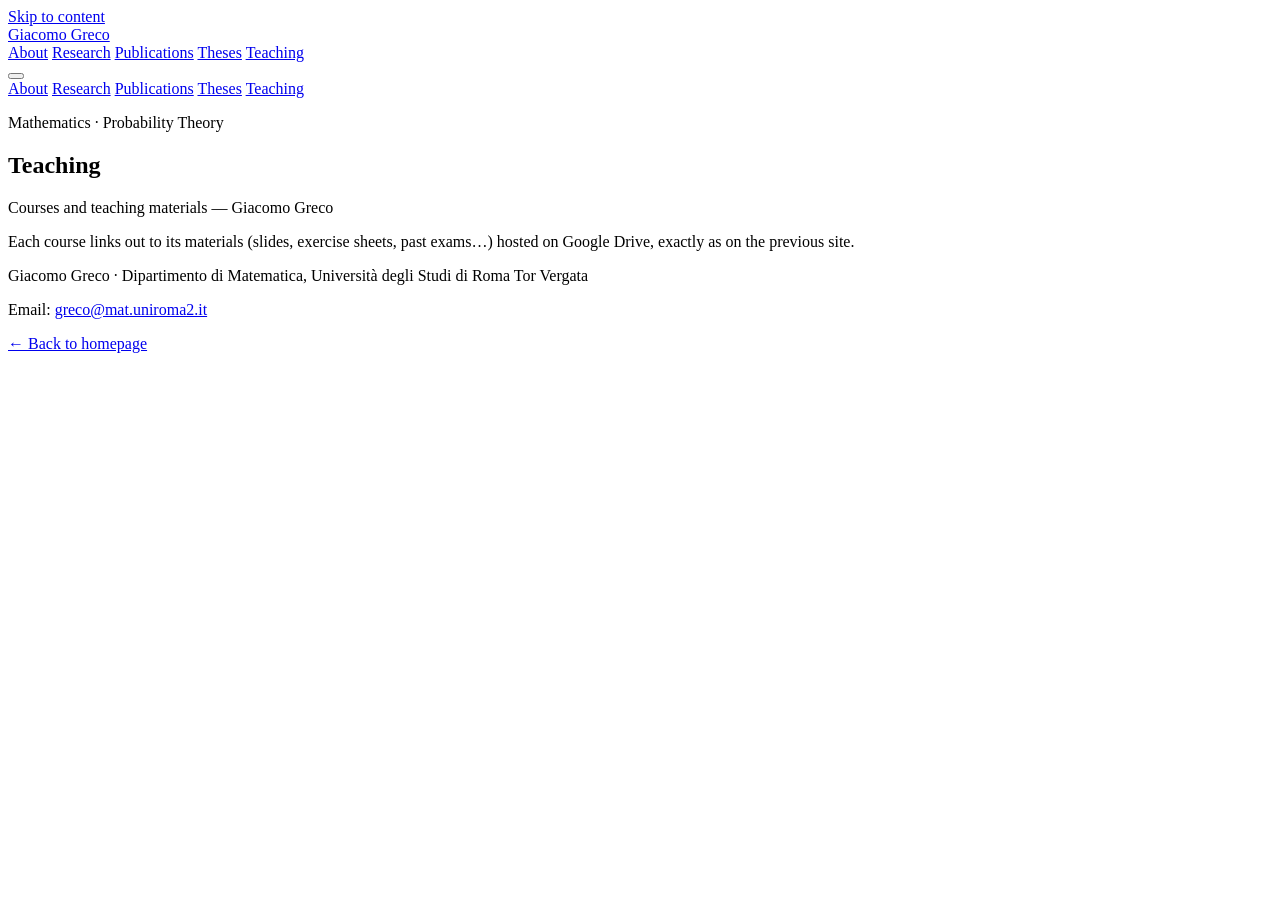
==== teaching.html @ c150854f "added index and teaching" ====
<!DOCTYPE html>
<html lang="en">
<head>
<meta charset="UTF-8">
<meta name="viewport" content="width=device-width, initial-scale=1.0">
<title>Teaching — Giacomo Greco</title>
<meta name="description" content="Teaching activities and course materials — Giacomo Greco.">

<link rel="preconnect" href="https://fonts.googleapis.com">
<link rel="preconnect" href="https://fonts.gstatic.com" crossorigin>
<link href="https://fonts.googleapis.com/css2?family=Source+Serif+4:opsz,wght@8..60,400;8..60,500;8..60,600;8..60,700&family=IBM+Plex+Sans:wght@400;500;600&family=IBM+Plex+Mono:wght@400;500&display=swap" rel="stylesheet">

<link rel="stylesheet" href="css/style.css">
</head>
<body>

<a class="skip-link" href="#main">Skip to content</a>

<header class="topbar">
  <div class="topbar__inner">
    <a class="topbar__name" href="index.html">Giacomo Greco</a>
    <nav class="topbar__nav" aria-label="Primary">
      <a href="index.html#about">About</a>
      <a href="index.html#interests">Research</a>
      <a href="index.html#publications">Publications</a>
      <a href="index.html#theses">Theses</a>
      <a href="teaching.html" aria-current="page">Teaching</a>
    </nav>
    <button class="topbar__toggle" id="navToggle" aria-expanded="false" aria-controls="topbar__nav-mobile" aria-label="Open menu">
      <span></span><span></span><span></span>
    </button>
  </div>
  <nav class="topbar__nav-mobile" id="topbar__nav-mobile" aria-label="Primary mobile">
    <a href="index.html#about">About</a>
    <a href="index.html#interests">Research</a>
    <a href="index.html#publications">Publications</a>
    <a href="index.html#theses">Theses</a>
    <a href="teaching.html">Teaching</a>
  </nav>
</header>

<main id="main">

  <section class="hero hero--simple">
    <div class="hero__text">
      <p class="hero__eyebrow">Mathematics · Probability Theory</p>
      <h1>Teaching</h1>
      <p class="hero__role">Courses and teaching materials — Giacomo Greco</p>
    </div>
  </section>

  <section class="section" id="courses" style="border-top:none;">
    <p class="section__hint">Each course links out to its materials (slides, exercise sheets, past exams…) hosted on Google Drive, exactly as on the previous site.</p>
    <ol class="pub-list" id="teachingList"><!-- populated by js/teaching.js --></ol>
  </section>

</main>

<footer class="footer">
  <p>Giacomo Greco · Dipartimento di Matematica, Università degli Studi di Roma Tor Vergata</p>
  <p>Email: <a href="mailto:greco@mat.uniroma2.it">greco@mat.uniroma2.it</a></p>
  <p><a href="index.html">&larr; Back to homepage</a></p>
</footer>

<script src="js/teaching.js"></script>
</body>
</html>
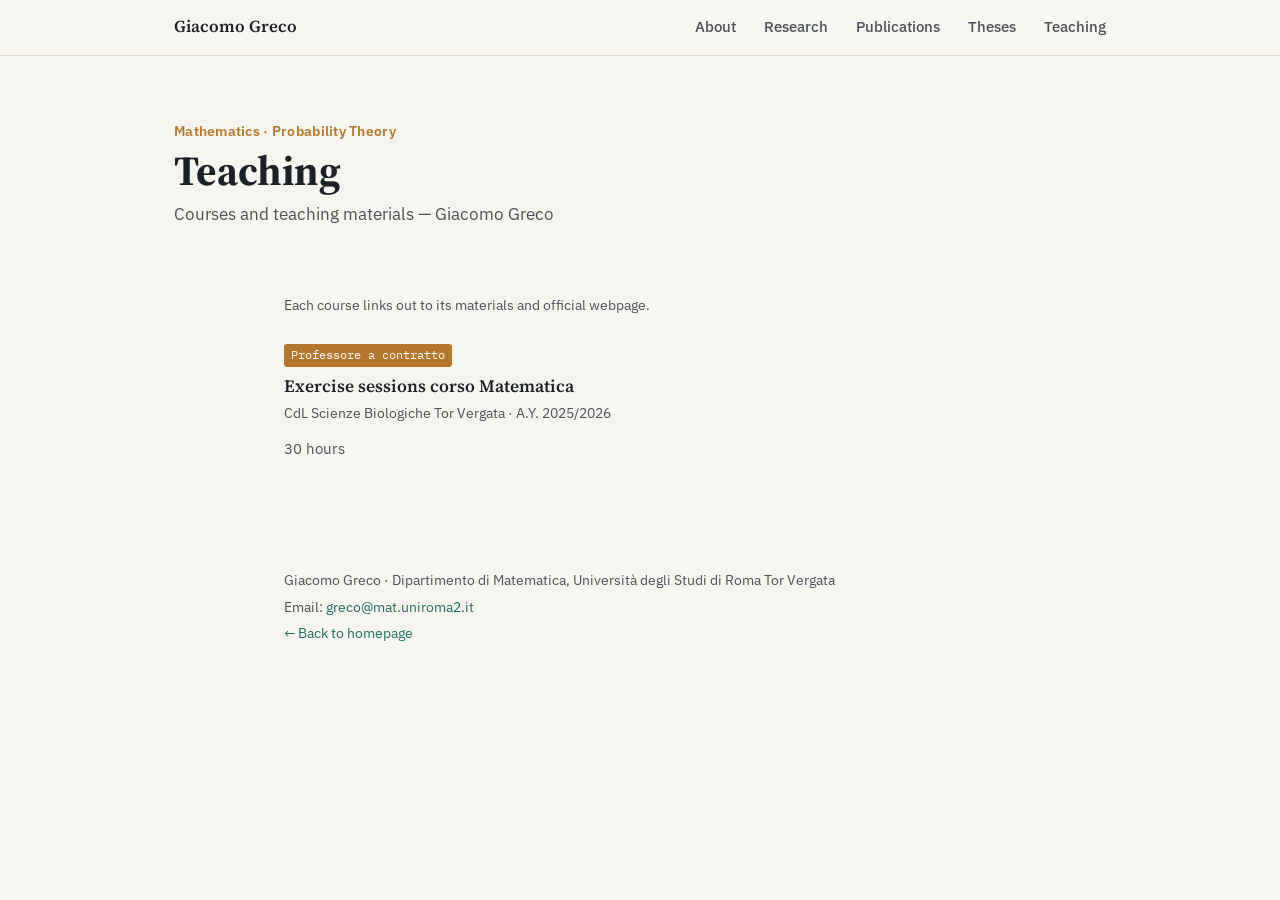
==== commit 625a0e5d: "change spazi quotation" ====
--- a/teaching.html
+++ b/teaching.html
@@ -50,7 +50,7 @@
   </section>
 
   <section class="section" id="courses" style="border-top:none;">
-    <p class="section__hint">Each course links out to its materials (slides, exercise sheets, past exams…) hosted on Google Drive, exactly as on the previous site.</p>
+    <p class="section__hint">Each course links out to its materials and official webpage.</p>
     <ol class="pub-list" id="teachingList"><!-- populated by js/teaching.js --></ol>
   </section>
 
--- a/css/style.css
+++ b/css/style.css
@@ -0,0 +1,281 @@
+/* ==========================================================================
+   Tokens
+   ========================================================================== */
+:root{
+  --paper:      #F7F5EF;
+  --paper-dim:  #EFEBE0;
+  --ink:        #1C2127;
+  --ink-soft:   #4B5158;
+  --rule:       #DCD5C2;
+  --accent:     #1F6F63;      /* deep teal — primary actions, links */
+  --accent-ink: #ffffff;
+  --tag-preprint: #B5772E;    /* warm ochre — used only for status tags */
+  --tag-published: #1F6F63;
+
+  --serif: "Source Serif 4", Georgia, "Times New Roman", serif;
+  --sans:  "IBM Plex Sans", -apple-system, Segoe UI, Roboto, sans-serif;
+  --mono:  "IBM Plex Mono", "SFMono-Regular", Consolas, monospace;
+
+  --max-w: 760px;
+}
+
+*{ box-sizing: border-box; }
+html{ scroll-behavior: smooth; }
+
+body{
+  margin: 0;
+  background: var(--paper);
+  color: var(--ink);
+  font-family: var(--sans);
+  font-size: 17px;
+  line-height: 1.6;
+  -webkit-font-smoothing: antialiased;
+}
+
+a{ color: var(--accent); text-decoration: none; }
+a:hover{ text-decoration: underline; }
+a:focus-visible, button:focus-visible{
+  outline: 2px solid var(--accent);
+  outline-offset: 2px;
+}
+
+.skip-link{
+  position: absolute; left: -999px; top: 0;
+  background: var(--ink); color: #fff; padding: 8px 14px; z-index: 200;
+}
+.skip-link:focus{ left: 8px; top: 8px; }
+
+@media (prefers-reduced-motion: reduce){
+  html{ scroll-behavior: auto; }
+  *{ animation-duration: 0.001ms !important; transition-duration: 0.001ms !important; }
+}
+
+/* ==========================================================================
+   Top bar
+   ========================================================================== */
+.topbar{
+  position: sticky; top: 0; z-index: 100;
+  background: rgba(247,245,239,0.92);
+  backdrop-filter: saturate(140%) blur(6px);
+  border-bottom: 1px solid var(--rule);
+}
+.topbar__inner{
+  max-width: 980px; margin: 0 auto;
+  display: flex; align-items: center; justify-content: space-between;
+  padding: 14px 24px;
+}
+.topbar__name{
+  font-family: var(--serif); font-weight: 600; font-size: 1.05rem;
+  color: var(--ink);
+}
+.topbar__name:hover{ text-decoration: none; color: var(--accent); }
+.topbar__nav{ display: flex; gap: 28px; }
+.topbar__nav a{
+  color: var(--ink-soft); font-size: 0.94rem; font-weight: 500;
+}
+.topbar__nav a:hover{ color: var(--accent); text-decoration: none; }
+
+.topbar__toggle{
+  display: none; flex-direction: column; justify-content: center; gap: 5px;
+  width: 34px; height: 34px; background: none; border: none; cursor: pointer;
+}
+.topbar__toggle span{ display:block; height: 2px; background: var(--ink); border-radius: 1px; }
+
+.topbar__nav-mobile{
+  display: none; flex-direction: column;
+  padding: 4px 24px 16px;
+  border-top: 1px solid var(--rule);
+}
+.topbar__nav-mobile a{
+  padding: 10px 0; color: var(--ink-soft); font-size: 0.98rem;
+  border-bottom: 1px solid var(--paper-dim);
+}
+
+@media (max-width: 720px){
+  .topbar__nav{ display: none; }
+  .topbar__toggle{ display: flex; }
+  .topbar__nav-mobile.is-open{ display: flex; }
+}
+
+/* ==========================================================================
+   Hero
+   ========================================================================== */
+.hero{
+  max-width: 980px; margin: 0 auto;
+  padding: 64px 24px 40px;
+  display: grid; grid-template-columns: auto 1fr; gap: 32px; align-items: center;
+}
+.hero__portrait img{
+  width: 132px; height: 132px; border-radius: 6px; object-fit: cover;
+  border: 1px solid var(--rule);
+}
+.hero__eyebrow{
+  margin: 0 0 6px; font-size: 0.86rem; letter-spacing: 0.02em;
+  color: var(--tag-preprint); font-weight: 600;
+}
+h1{
+  font-family: var(--serif); font-weight: 700; font-size: 2.6rem;
+  margin: 0 0 6px; line-height: 1.1; color: var(--ink);
+}
+.hero__role{ margin: 0 0 10px; font-size: 1.08rem; color: var(--ink-soft); }
+.hero__affil{ margin: 0 0 18px; color: var(--ink-soft); font-size: 0.96rem; }
+.hero__links{ display: flex; gap: 10px; flex-wrap: wrap; }
+
+@media (max-width: 640px){
+  .hero{ grid-template-columns: 1fr; text-align: left; padding-top: 40px; }
+  .hero__portrait img{ width: 96px; height: 96px; }
+  h1{ font-size: 2.1rem; }
+}
+
+.hero--simple{ display: block; padding-bottom: 12px; }
+.hero--simple h1{ margin-top: 4px; }
+
+/* ==========================================================================
+   Buttons
+   ========================================================================== */
+.btn{
+  display: inline-flex; align-items: center; gap: 6px;
+  font-family: var(--sans); font-size: 0.88rem; font-weight: 600;
+  padding: 8px 14px; border-radius: 4px; border: 1px solid transparent;
+  cursor: pointer; line-height: 1.2; white-space: nowrap;
+}
+.btn:hover{ text-decoration: none; }
+.btn--primary{ background: var(--accent); color: var(--accent-ink); }
+.btn--primary:hover{ background: #185a50; }
+.btn--ghost{ background: transparent; border-color: var(--rule); color: var(--ink); }
+.btn--ghost:hover{ border-color: var(--accent); color: var(--accent); }
+.btn--sm{ padding: 6px 11px; font-size: 0.82rem; }
+.btn[disabled]{ opacity: 0.45; cursor: not-allowed; }
+
+/* ==========================================================================
+   Section layout
+   ========================================================================== */
+.section{
+  max-width: var(--max-w); margin: 0 auto;
+  padding: 52px 24px;
+  border-top: 1px solid var(--rule);
+}
+.section__title{
+  font-family: var(--serif); font-size: 1.6rem; font-weight: 600;
+  margin: 0 0 20px;
+}
+.section__subtitle{
+  font-family: var(--serif); font-size: 1.15rem; font-weight: 600;
+  margin: 40px 0 16px;
+}
+.section__hint{ color: var(--ink-soft); font-size: 0.9rem; margin: -8px 0 24px; }
+.prose p{ margin: 0 0 14px; }
+.prose a{ text-decoration: underline; text-decoration-color: var(--rule); }
+
+/* Timeline */
+.timeline{ list-style: none; margin: 0; padding: 0; }
+.timeline__item{
+  display: grid; grid-template-columns: 150px 1fr; gap: 18px;
+  padding: 14px 0; border-top: 1px solid var(--paper-dim);
+}
+.timeline__item:first-child{ border-top: none; }
+.timeline__when{
+  font-family: var(--mono); font-size: 0.82rem; color: var(--ink-soft); padding-top: 2px;
+}
+.timeline__what strong{ display: block; font-size: 0.98rem; }
+.timeline__what span{ display: block; color: var(--ink-soft); font-size: 0.9rem; margin-top: 2px; }
+
+@media (max-width: 560px){
+  .timeline__item{ grid-template-columns: 1fr; gap: 4px; }
+}
+
+/* Epigraph */
+.epigraph{
+  margin: 44px 0 0; padding: 18px 0 0 20px;
+  border-left: 3px solid var(--rule);
+  font-family: var(--serif); font-style: italic; color: var(--ink-soft);
+  font-size: 1.02rem; line-height: 1.55;
+}
+.epigraph cite{ display: block; margin-top: 10px; font-style: normal; font-size: 0.82rem; }
+
+/* Interests */
+.interest-list{ margin: 0; padding-left: 20px; }
+.interest-list li{ margin-bottom: 8px; }
+
+/* ==========================================================================
+   Publications
+   ========================================================================== */
+.pub-list{ list-style: none; margin: 0; padding: 0; counter-reset: pub; }
+.pub{
+  padding: 22px 0; border-top: 1px solid var(--paper-dim);
+}
+.pub:first-child{ border-top: none; padding-top: 0; }
+
+.pub__tag{
+  display: inline-block; font-family: var(--mono); font-size: 0.72rem;
+  padding: 2px 7px; border-radius: 3px; margin-bottom: 8px;
+  color: #fff;
+}
+.pub__tag--preprint{ background: var(--tag-preprint); }
+.pub__tag--published{ background: var(--tag-published); }
+
+.pub__title{
+  font-family: var(--serif); font-weight: 600; font-size: 1.08rem;
+  margin: 0 0 4px; line-height: 1.35;
+}
+.pub__authors{ font-size: 0.92rem; color: var(--ink-soft); margin: 0 0 3px; }
+.pub__venue{ font-size: 0.88rem; color: var(--ink-soft); margin: 0 0 12px; }
+.pub__venue strong{ color: var(--ink); font-weight: 600; }
+
+.pub__actions{ display: flex; gap: 8px; flex-wrap: wrap; }
+
+/* Theses */
+.thesis-list{ list-style: none; margin: 0; padding: 0; }
+.thesis-list li{
+  padding: 16px 0; border-top: 1px solid var(--paper-dim);
+}
+.thesis-list li:first-child{ border-top: none; padding-top: 0; }
+.thesis-list__meta{ display: block; color: var(--ink-soft); font-size: 0.88rem; margin-top: 3px; }
+
+/* ==========================================================================
+   Footer
+   ========================================================================== */
+.footer{
+  max-width: var(--max-w); margin: 0 auto;
+  padding: 32px 24px 64px;
+  color: var(--ink-soft); font-size: 0.88rem;
+}
+.footer p{ margin: 0 0 4px; }
+.footer__updated{ color: #8a8578; }
+
+/* ==========================================================================
+   Modal (Abstract / BibTeX pop-up)
+   ========================================================================== */
+.modal-overlay{
+  position: fixed; inset: 0; background: rgba(20,22,20,0.55);
+  display: flex; align-items: center; justify-content: center;
+  padding: 20px; z-index: 300;
+}
+.modal-overlay[hidden]{ display: none; }
+.modal{
+  position: relative; background: var(--paper);
+  border: 1px solid var(--rule); border-radius: 6px;
+  max-width: 640px; width: 100%; max-height: 82vh; overflow-y: auto;
+  padding: 28px 28px 24px;
+  box-shadow: 0 18px 50px rgba(0,0,0,0.28);
+}
+.modal__close{
+  position: absolute; top: 14px; right: 16px;
+  background: none; border: none; font-size: 1.6rem; line-height: 1;
+  color: var(--ink-soft); cursor: pointer;
+}
+.modal__close:hover{ color: var(--ink); }
+.modal__kicker{
+  font-family: var(--mono); font-size: 0.75rem; text-transform: uppercase;
+  letter-spacing: 0.04em; color: var(--tag-preprint); margin: 0 0 6px;
+}
+.modal__title{
+  font-family: var(--serif); font-size: 1.15rem; margin: 0 0 14px; padding-right: 20px;
+}
+.modal__body{ font-size: 0.95rem; color: var(--ink-soft); line-height: 1.6; }
+.modal__body pre{
+  background: var(--paper-dim); border: 1px solid var(--rule); border-radius: 4px;
+  padding: 14px; font-family: var(--mono); font-size: 0.82rem; color: var(--ink);
+  white-space: pre-wrap; word-break: break-word;
+}
+.modal__copy{ margin-top: 14px; }
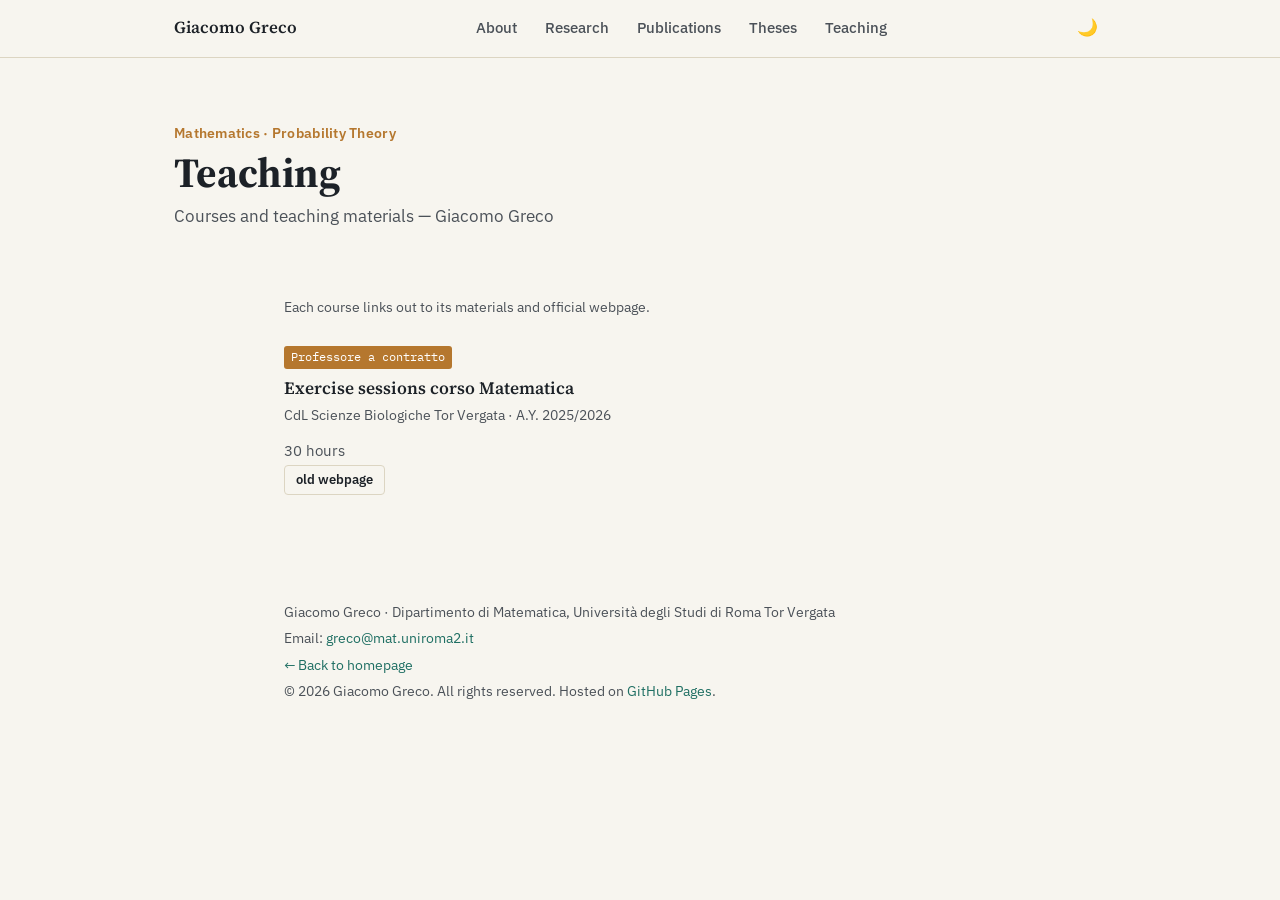
==== commit 5b2465f6: "add dark mode and nice publications graphics" ====
--- a/teaching.html
+++ b/teaching.html
@@ -2,6 +2,13 @@
 <html lang="en">
 <head>
 <meta charset="UTF-8">
+<script>
+  (function(){
+    var saved = localStorage.getItem('theme');
+    var theme = saved || ((window.matchMedia && window.matchMedia('(prefers-color-scheme: dark)').matches) ? 'dark' : 'light');
+    document.documentElement.setAttribute('data-theme', theme);
+  })();
+</script>
 <meta name="viewport" content="width=device-width, initial-scale=1.0">
 <title>Teaching — Giacomo Greco</title>
 <meta name="description" content="Teaching activities and course materials — Giacomo Greco.">
@@ -26,6 +33,7 @@
       <a href="index.html#theses">Theses</a>
       <a href="teaching.html" aria-current="page">Teaching</a>
     </nav>
+    <button class="theme-toggle" id="themeToggle" type="button" aria-label="Toggle dark mode">🌙</button>
     <button class="topbar__toggle" id="navToggle" aria-expanded="false" aria-controls="topbar__nav-mobile" aria-label="Open menu">
       <span></span><span></span><span></span>
     </button>
@@ -60,8 +68,11 @@
   <p>Giacomo Greco · Dipartimento di Matematica, Università degli Studi di Roma Tor Vergata</p>
   <p>Email: <a href="mailto:greco@mat.uniroma2.it">greco@mat.uniroma2.it</a></p>
   <p><a href="index.html">&larr; Back to homepage</a></p>
+  <p>© 2026 Giacomo Greco. All rights reserved. Hosted on <a href="https://pages.github.com/" target="_blank" rel="noopener">GitHub Pages</a>.</p>
+</footer>
 </footer>
 
+<script src="js/theme.js"></script>
 <script src="js/teaching.js"></script>
 </body>
 </html>
--- a/css/style.css
+++ b/css/style.css
@@ -10,7 +10,9 @@
   --accent:     #1F6F63;      /* deep teal — primary actions, links */
   --accent-ink: #ffffff;
   --tag-preprint: #B5772E;    /* warm ochre — used only for status tags */
+  --tag-accepted: #2952A3;    /* blue — accepted, not yet published */
   --tag-published: #1F6F63;
+  --year-bg: rgba(28,33,39,0.07);   /* faded numeral behind each publication */
 
   --serif: "Source Serif 4", Georgia, "Times New Roman", serif;
   --sans:  "IBM Plex Sans", -apple-system, Segoe UI, Roboto, sans-serif;
@@ -18,6 +20,21 @@
 
   --max-w: 760px;
 }
+
+html[data-theme="dark"]{
+  --paper:      #14171C;
+  --paper-dim:  #1D2127;
+  --ink:        #E9E7DF;
+  --ink-soft:   #A9AEB5;
+  --rule:       #2B303A;
+  --accent:     #4FBFAE;
+  --accent-ink: #0B1210;
+  --tag-preprint: #D89A54;
+  --tag-accepted: #2952A3; 
+  --tag-published: #4FBFAE;
+  --year-bg: rgba(255,255,255,0.06);
+}
+body{ transition: background-color .2s ease, color .2s ease; }
 
 *{ box-sizing: border-box; }
 html{ scroll-behavior: smooth; }
@@ -81,6 +98,13 @@
 }
 .topbar__toggle span{ display:block; height: 2px; background: var(--ink); border-radius: 1px; }
 
+.theme-toggle{
+  background: none; border: none; cursor: pointer;
+  font-size: 1.05rem; line-height: 1; padding: 6px 8px;
+  border-radius: 4px; margin-left: 4px;
+}
+.theme-toggle:hover{ background: var(--paper-dim); }
+
 .topbar__nav-mobile{
   display: none; flex-direction: column;
   padding: 4px 24px 16px;
@@ -202,8 +226,18 @@
    ========================================================================== */
 .pub-list{ list-style: none; margin: 0; padding: 0; counter-reset: pub; }
 .pub{
+  position: relative; overflow: hidden;
   padding: 22px 0; border-top: 1px solid var(--paper-dim);
 }
+.pub__year-bg{
+  position: absolute; z-index: -1;
+  top: 50%; right: 4px; transform: translateY(-50%);
+  font-family: var(--serif); font-weight: 700;
+  font-size: clamp(3rem, 8vw, 5.5rem);
+  line-height: 1; letter-spacing: -0.02em;
+  color: var(--year-bg); user-select: none;
+}
+@media (max-width: 640px){ .pub__year-bg{ display: none; } }
 .pub:first-child{ border-top: none; padding-top: 0; }
 
 .pub__tag{
@@ -212,7 +246,13 @@
   color: #fff;
 }
 .pub__tag--preprint{ background: var(--tag-preprint); }
+.pub__tag--accepted{ background: var(--tag-accepted); }
 .pub__tag--published{ background: var(--tag-published); }
+
+.pub__number{
+  font-family: var(--mono); font-size: 0.8rem; color: var(--ink-soft);
+  margin-right: 8px; vertical-align: middle;
+}
 
 .pub__title{
   font-family: var(--serif); font-weight: 600; font-size: 1.08rem;
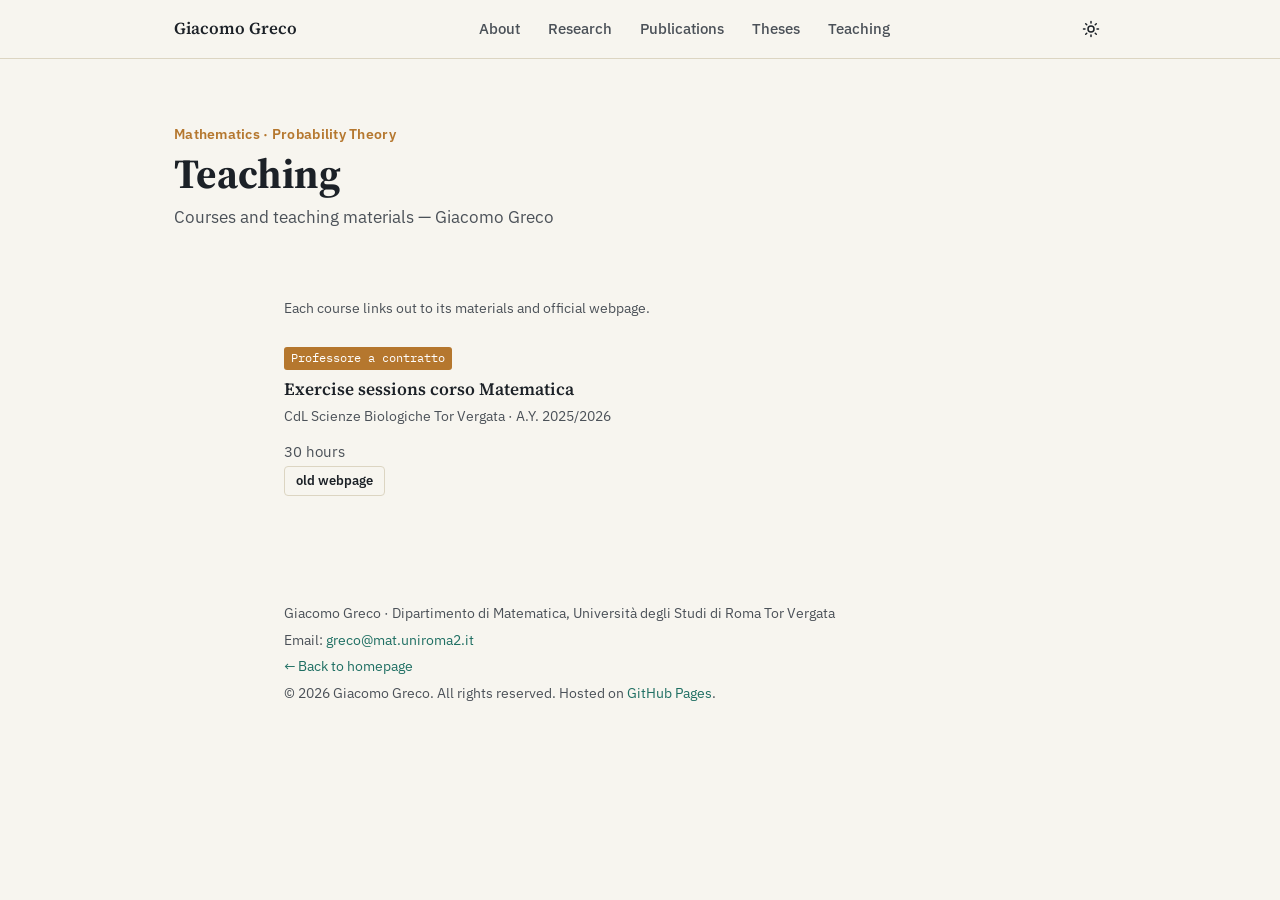
==== commit 7b48e271: "update dark mode" ====
--- a/teaching.html
+++ b/teaching.html
@@ -33,7 +33,10 @@
       <a href="index.html#theses">Theses</a>
       <a href="teaching.html" aria-current="page">Teaching</a>
     </nav>
-    <button class="theme-toggle" id="themeToggle" type="button" aria-label="Toggle dark mode">🌙</button>
+    <button class="theme-toggle" id="themeToggle" type="button" aria-label="Toggle dark mode">
+      <svg class="theme-toggle__icon theme-toggle__icon--sun" viewBox="0 0 24 24" width="18" height="18" fill="none" stroke="currentColor" stroke-width="2" stroke-linecap="round" stroke-linejoin="round"><circle cx="12" cy="12" r="4"></circle><path d="M12 2v2M12 20v2M4.93 4.93l1.41 1.41M17.66 17.66l1.41 1.41M2 12h2M20 12h2M6.34 17.66l-1.41 1.41M19.07 4.93l-1.41 1.41"/></svg>
+      <svg class="theme-toggle__icon theme-toggle__icon--moon" viewBox="0 0 24 24" width="18" height="18" fill="none" stroke="currentColor" stroke-width="2" stroke-linecap="round" stroke-linejoin="round"><path d="M21 12.79A9 9 0 1 1 11.21 3 7 7 0 0 0 21 12.79z"/></svg>
+    </button>
     <button class="topbar__toggle" id="navToggle" aria-expanded="false" aria-controls="topbar__nav-mobile" aria-label="Open menu">
       <span></span><span></span><span></span>
     </button>
--- a/css/style.css
+++ b/css/style.css
@@ -12,7 +12,7 @@
   --tag-preprint: #B5772E;    /* warm ochre — used only for status tags */
   --tag-accepted: #2952A3;    /* blue — accepted, not yet published */
   --tag-published: #1F6F63;
-  --year-bg: rgba(28,33,39,0.07);   /* faded numeral behind each publication */
+  --topbar-bg: rgba(247,245,239,0.92);
 
   --serif: "Source Serif 4", Georgia, "Times New Roman", serif;
   --sans:  "IBM Plex Sans", -apple-system, Segoe UI, Roboto, sans-serif;
@@ -32,7 +32,7 @@
   --tag-preprint: #D89A54;
   --tag-accepted: #2952A3; 
   --tag-published: #4FBFAE;
-  --year-bg: rgba(255,255,255,0.06);
+  --topbar-bg: rgba(20,23,28,0.85);
 }
 body{ transition: background-color .2s ease, color .2s ease; }
 
@@ -72,7 +72,7 @@
    ========================================================================== */
 .topbar{
   position: sticky; top: 0; z-index: 100;
-  background: rgba(247,245,239,0.92);
+  background: var(--topbar-bg);
   backdrop-filter: saturate(140%) blur(6px);
   border-bottom: 1px solid var(--rule);
 }
@@ -100,10 +100,13 @@
 
 .theme-toggle{
   background: none; border: none; cursor: pointer;
-  font-size: 1.05rem; line-height: 1; padding: 6px 8px;
-  border-radius: 4px; margin-left: 4px;
+  display: inline-flex; align-items: center; justify-content: center;
+  color: var(--ink); padding: 6px; border-radius: 4px; margin-left: 4px;
 }
 .theme-toggle:hover{ background: var(--paper-dim); }
+.theme-toggle__icon--moon{ display: none; }
+html[data-theme="dark"] .theme-toggle__icon--sun{ display: none; }
+html[data-theme="dark"] .theme-toggle__icon--moon{ display: inline; }
 
 .topbar__nav-mobile{
   display: none; flex-direction: column;
@@ -229,15 +232,7 @@
   position: relative; overflow: hidden;
   padding: 22px 0; border-top: 1px solid var(--paper-dim);
 }
-.pub__year-bg{
-  position: absolute; z-index: -1;
-  top: 50%; right: 4px; transform: translateY(-50%);
-  font-family: var(--serif); font-weight: 700;
-  font-size: clamp(3rem, 8vw, 5.5rem);
-  line-height: 1; letter-spacing: -0.02em;
-  color: var(--year-bg); user-select: none;
-}
-@media (max-width: 640px){ .pub__year-bg{ display: none; } }
+
 .pub:first-child{ border-top: none; padding-top: 0; }
 
 .pub__tag{
